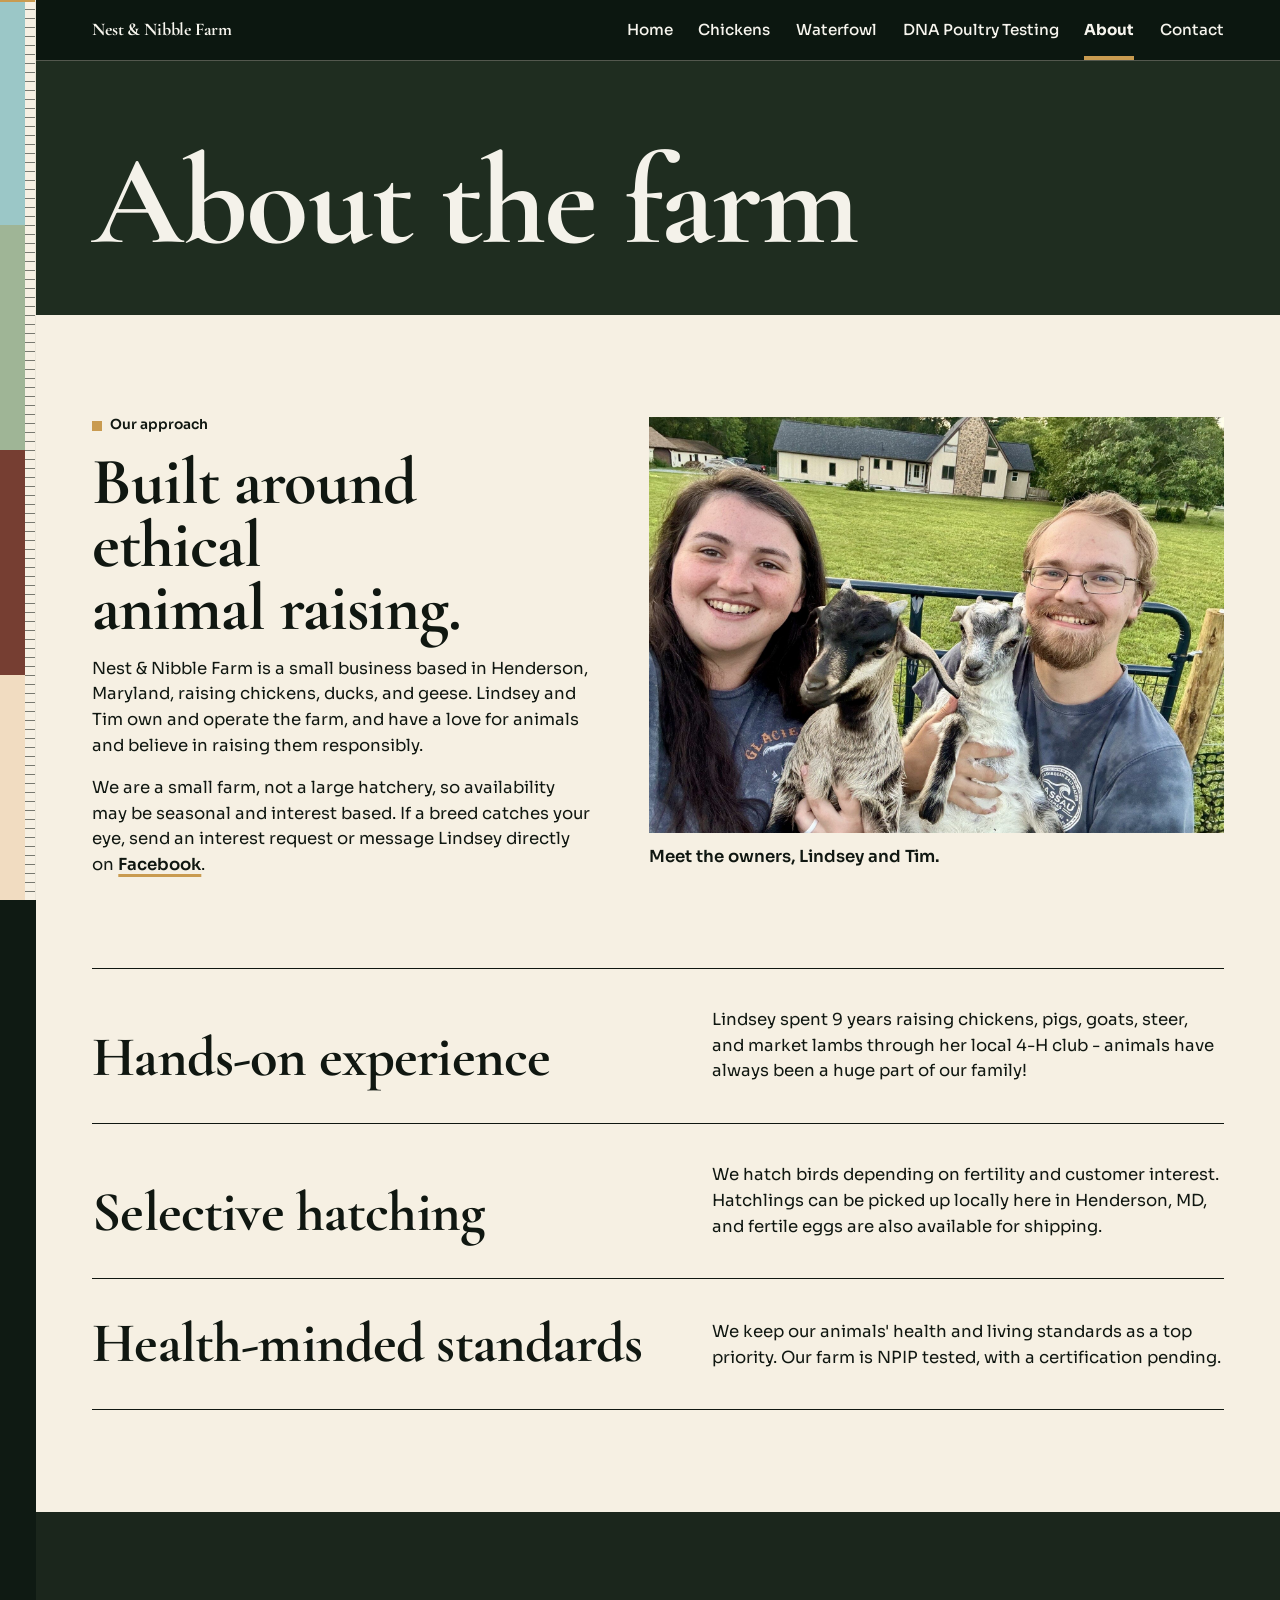
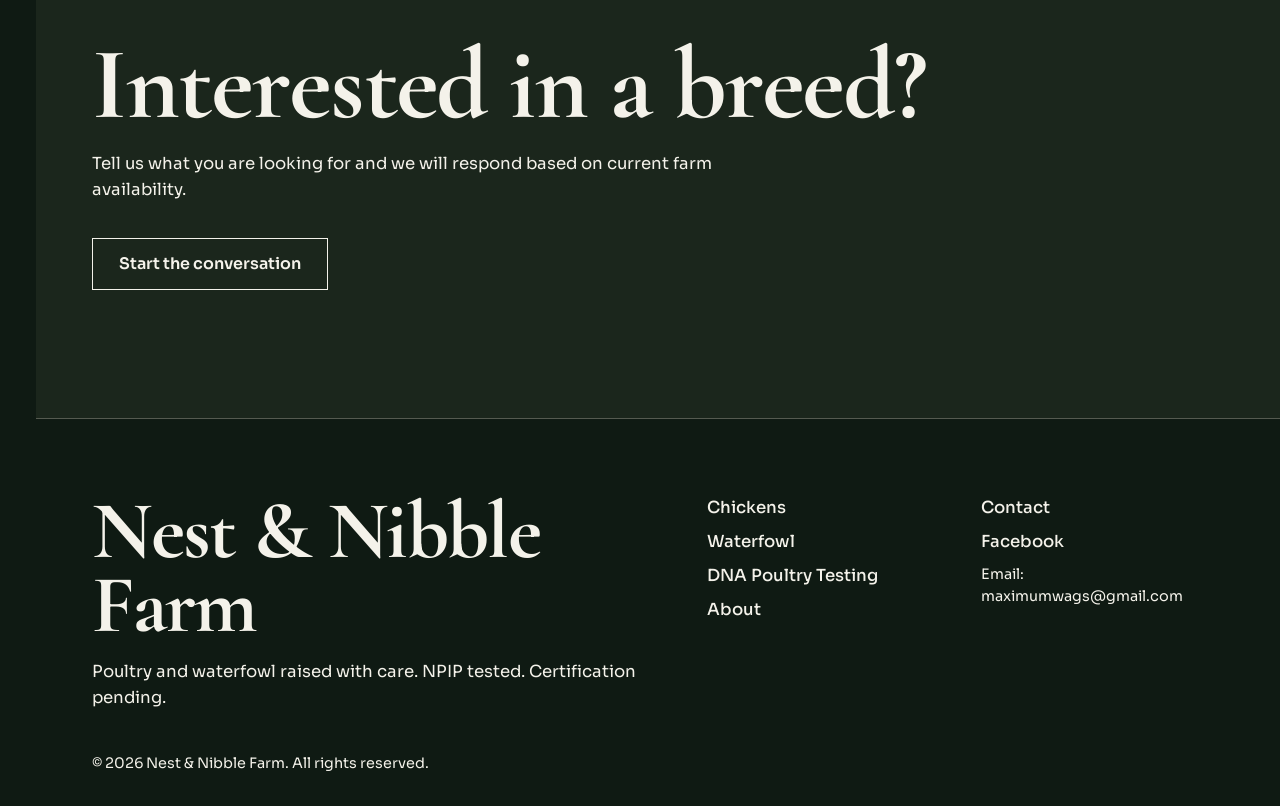
==== about.html @ d813cd7a "Order the breed cards by their order in Pages CMS The cards now follow the order of the breed list i" ====
<!DOCTYPE html>
<html lang="en">
  <head>
    <meta charset="UTF-8" />
    <meta name="viewport" content="width=device-width, initial-scale=1.0" />
    <title>About | Nest &amp; Nibble Farm</title>
    <meta name="description" content="Learn about Nest &amp; Nibble Farm, a small farm raising chickens, ducks, and geese." />
    <link rel="preconnect" href="https://fonts.googleapis.com" />
    <link rel="preconnect" href="https://fonts.gstatic.com" crossorigin />
    <link
      href="https://fonts.googleapis.com/css2?family=Cormorant+Garamond:wght@400;500;600;700&family=Sora:wght@300;400;500;600&display=swap"
      rel="stylesheet"
    />
    <link rel="stylesheet" href="css/styles.css?v=20261002a" />
  </head>
  <body>
    <a class="skip-link" href="#main">Skip to content</a>
    <div class="rail" aria-hidden="true"><i></i><i></i><i></i><i></i><b></b></div>
    <header class="site-header">
      <div class="header-inner">
        <a class="logo" href="index.html">Nest &amp; Nibble Farm</a>
        <button class="nav-toggle" type="button" data-nav-toggle aria-expanded="false">Menu</button>
        <nav>
          <div class="nav-links" data-nav-menu>
              <a href="index.html">Home</a>
              <a href="chickens.html">Chickens</a>
              <a href="waterfowl.html">Waterfowl</a>
              <a href="dna-poultry-testing.html">DNA Poultry Testing</a>
              <a href="about.html" aria-current="page">About</a>
              <a href="contact.html">Contact</a>
          </div>
        </nav>
      </div>
    </header>

    <main id="main">
      <section class="page-hero page-hero--long g-green" data-scrub="exit">
        <h1>About the farm</h1>
      </section>

      <section class="wrap g-chalk">
        <div class="about-feature">
          <div class="section-header">
            <span class="section-label">Our approach</span>
            <h2 class="section-title">Built around ethical animal raising.</h2>
            <p class="section-subtitle">
              Nest &amp; Nibble Farm is a small business based in Henderson, Maryland, raising chickens,
              ducks, and geese. Lindsey and Tim own and operate the farm, and
              have a love for animals and believe in raising them responsibly.
            </p>
            <p class="section-subtitle">
              We are a small farm, not a large hatchery, so availability may be seasonal and interest based.
              If a breed catches your eye, send an interest request or message Lindsey directly on
              <a class="highlight-link" href="https://www.facebook.com/share/17Z3yvoeWp/?mibextid=wwXIfr" target="_blank" rel="noopener">Facebook</a>.
            </p>
          </div>
          <figure class="about-image-card" data-scrub>
            <div class="frame">
              <img src="assets/images/hero-farm.svg" alt="Nest &amp; Nibble Farm" data-cloudinary-slot="about-image" />
            </div>
            <figcaption>Meet the owners, Lindsey and Tim.</figcaption>
          </figure>
        </div>
        <div class="ledger">
          <article class="value-card" data-scrub>
            <h3>Hands-on experience</h3>
            <p>Lindsey spent 9 years raising chickens, pigs, goats, steer, and market lambs through her local 4-H club - animals have always been a huge part of our family!</p>
          </article>
          <article class="value-card" data-scrub>
            <h3>Selective hatching</h3>
            <p>We hatch birds depending on fertility and customer interest. Hatchlings can be picked up locally here in Henderson, MD, and fertile eggs are also available for shipping.</p>
          </article>
          <article class="value-card" data-scrub>
            <h3>Health-minded standards</h3>
            <p>We keep our animals' health and living standards as a top priority. Our farm is NPIP tested, with a certification pending.</p>
          </article>
        </div>
      </section>

      <section class="cta g-choc" data-scrub>
        <div>
          <h2>Interested in a breed?</h2>
          <p>Tell us what you are looking for and we will respond based on current farm availability.</p>
        </div>
        <a class="btn btn-outline" href="contact.html">Start the conversation</a>
      </section>
    </main>

    <footer class="site-footer">
      <div class="footer-grid">
        <div>
          <p class="footer-title">Nest &amp; Nibble Farm</p>
          <p class="section-subtitle">
            Poultry and waterfowl raised with care. NPIP tested. Certification pending.
          </p>
        </div>
        <div class="footer-links">
          <a href="chickens.html">Chickens</a>
          <a href="waterfowl.html">Waterfowl</a>
          <a href="dna-poultry-testing.html">DNA Poultry Testing</a>
          <a href="about.html">About</a>
        </div>
        <div class="footer-links">
          <a href="contact.html">Contact</a>
          <a href="https://www.facebook.com/share/17Z3yvoeWp/?mibextid=wwXIfr" target="_blank" rel="noopener">Facebook</a>
          <span class="footer-meta">Email: maximumwags@gmail.com</span>
        </div>
      </div>
      <p class="footer-meta">&copy; <span data-year></span> Nest &amp; Nibble Farm. All rights reserved.</p>
    </footer>

    <script src="js/main.js?v=20261002a"></script>
  </body>
</html>
---- css/styles.css ----
/* Nest & Nibble Farm
   Layout and scroll scenes from the redesign; palette and typefaces from the earlier site.
   Base layout below is the complete still version. Rules under .motion pin and scrub
   scenes; .motion is only added by js/main.js when reduced motion is not requested. */

:root {
  /* Palette and typefaces carried over from the site before the redesign. */
  --bg: #0f1a13;          /* page ground, dark green */
  --bg-2: #1f2d20;        /* second dark ground */
  --slab: #1b261c;        /* call-to-action slab */
  --light: #f4f2ea;       /* text on dark grounds */
  --blue: #9bc7c7;        /* blue egg */
  --green: #9fb596;       /* sage egg */
  --choc: #763e32;        /* berry / copper shell */
  --cream: #f1dcc1;       /* cream egg */
  --chalk: #f6f0e3;       /* surface */
  --ink: #101711;
  --red: #c99b50;         /* accent (gold): actions and the reading marker */
  --display: "Cormorant Garamond", "Times New Roman", serif;
  --text: "Sora", "Helvetica Neue", Helvetica, sans-serif;
  --egg: 50% 50% 50% 50% / 60% 60% 40% 40%;
  --rail: 0px;
  --head: 60px;
  --gut: clamp(18px, 4.4vw, 72px);
  --line: 1.5px solid currentColor;
}

@media (min-width: 900px) {
  :root { --rail: 36px; }
}

* { box-sizing: border-box; }

html { overflow-x: clip; scroll-behavior: smooth; }

body {
  margin: 0;
  padding-left: var(--rail);
  font: 400 1.04rem/1.55 var(--text);
  color: var(--light);
  background: var(--bg);
  overflow-x: clip;
  -webkit-font-smoothing: antialiased;
}

img { display: block; width: 100%; }
a { color: inherit; }
p { margin: 0; }
button, input { font: inherit; color: inherit; }

h1, h2, h3, h4 {
  margin: 0;
  font-family: var(--display);
  line-height: 0.95;
  letter-spacing: -0.015em;
  text-wrap: balance;
}

:focus-visible { outline: 3px solid var(--red); outline-offset: 3px; }

.skip-link {
  position: absolute; left: -999px; top: 8px; z-index: 99;
  padding: 0.7rem 1rem; background: var(--ink); color: var(--chalk);
}
.skip-link:focus { left: calc(var(--rail) + 8px); }

/* ---------- grounds ---------- */
.g-blue { background: var(--bg); color: var(--light); }
.g-green { background: var(--bg-2); color: var(--light); }
.g-choc { background: var(--slab); color: var(--light); }
.g-cream { background: var(--cream); color: var(--ink); }
.g-chalk { background: var(--chalk); color: var(--ink); }
.hero-scene.g-blue {
  background: linear-gradient(135deg, #f9f1df 0%, #e8d5b2 45%, #9b7c4f 100%); color: var(--ink);
}

/* ---------- shell scale (left rail) ---------- */
.rail {
  display: none; position: fixed; left: 0; top: 0; bottom: 0; width: var(--rail);
  z-index: 30; border-right: 1px solid rgba(214, 209, 196, 0.35); background: var(--chalk);
}
@media (min-width: 900px) { .rail { display: block; } }
.rail i { position: absolute; left: 0; right: 10px; height: 25%; }
.rail i:nth-child(1) { top: 0; background: var(--blue); }
.rail i:nth-child(2) { top: 25%; background: var(--green); }
.rail i:nth-child(3) { top: 50%; background: var(--choc); }
.rail i:nth-child(4) { top: 75%; background: var(--cream); }
.rail::after {
  content: ""; position: absolute; right: 0; top: 0; bottom: 0; width: 10px;
  background: repeating-linear-gradient(to bottom, var(--ink) 0 1px, transparent 1px 9px);
  opacity: 0.55;
}
.rail b {
  position: absolute; left: 0; right: 0; height: 4px; margin-top: -2px; z-index: 1;
  top: calc(var(--page-p, 0) * 100%); background: var(--red);
}

/* ---------- header ---------- */
.site-header {
  position: sticky; top: 0; z-index: 20; min-height: var(--head);
  background: #0c1710; color: #f7f5ee; border-bottom: 1px solid rgba(214, 209, 196, 0.35);
}
.header-inner {
  display: flex; flex-wrap: wrap; align-items: center; justify-content: space-between;
  min-height: var(--head); padding: 0 var(--gut);
}
.logo {
  font: 700 1.12rem/1 var(--display); font-stretch: 125%;
  text-decoration: none; letter-spacing: -0.01em;
}
.nav-toggle {
  min-height: 40px; padding: 0 1rem; border: 1.5px solid currentColor;
  background: transparent; font-weight: 600; cursor: pointer;
}
.nav-toggle[aria-expanded="true"] { background: var(--chalk); color: var(--ink); }
.site-header nav { flex-basis: 100%; }
.nav-links { display: none; flex-direction: column; padding: 0.4rem 0 1.2rem; }
.nav-links.is-open { display: flex; }
.nav-links a {
  padding: 0.7rem 0; border-top: 1px solid rgba(214, 209, 196, 0.3);
  text-decoration: none; font-weight: 500;
}
.nav-links a[aria-current="page"] { font-weight: 700; box-shadow: inset 4px 0 0 var(--red); padding-left: 0.8rem; }
.nav-links a:hover { color: var(--red); }

@media (min-width: 1160px) {
  .nav-toggle { display: none; }
  .site-header nav { flex-basis: auto; }
  .nav-links { display: flex; flex-direction: row; gap: clamp(1rem, 2vw, 2rem); padding: 0; }
  .nav-links a { padding: 0; border: 0; font-size: 0.95rem; line-height: var(--head); }
  .nav-links a[aria-current="page"] { padding-left: 0; box-shadow: inset 0 -4px 0 var(--red); }
}

/* ---------- shared pieces ---------- */
.wrap { padding: clamp(3rem, 8vw, 7.5rem) var(--gut); }
.section-header { display: grid; gap: 1rem; margin-bottom: clamp(1.6rem, 4vw, 3.4rem); }
.section-label {
  display: flex; align-items: center; gap: 0.6em; margin: 0;
  font: 600 0.86rem/1.2 var(--text);
}
.section-label::before { content: ""; flex: none; width: 0.72em; height: 0.72em; background: var(--red); }
.section-title { font-weight: 700; font-stretch: 86%; font-size: clamp(2.1rem, 5.2vw, 4.8rem); }
.section-subtitle { max-width: 60ch; }

.btn {
  display: inline-flex; align-items: center; justify-content: center;
  min-height: 52px; padding: 0 1.6rem; border: 1.5px solid var(--ink); border-radius: 0;
  background: var(--ink); color: var(--chalk);
  font: 600 1rem/1.1 var(--text); text-decoration: none; cursor: pointer;
  transition: background-color 120ms, color 120ms, border-color 120ms;
}
.btn-primary:hover { background: var(--red); border-color: var(--red); color: var(--ink); }
.btn-outline { background: transparent; color: inherit; border-color: currentColor; }
.btn-outline:hover { background: var(--ink); color: var(--chalk); border-color: var(--ink); }
.g-choc .btn-outline:hover, .g-blue .btn-outline:hover, .g-green .btn-outline:hover { background: var(--chalk); color: var(--ink); border-color: var(--chalk); }
.hero-scene.g-blue .btn-outline:hover { background: var(--ink); color: var(--chalk); border-color: var(--ink); }
.text-link, .highlight-link, .facebook-option a {
  font-weight: 600; text-decoration: underline; text-decoration-color: var(--red);
  text-decoration-thickness: 2.5px; text-underline-offset: 0.22em;
}
.text-link:hover, .highlight-link:hover, .facebook-option a:hover { color: var(--red); }

.frame { position: relative; overflow: hidden; background: var(--chalk); aspect-ratio: 900 / 650; }
.frame img { height: 100%; object-fit: cover; transform: scale(calc(1.16 - var(--p, 1) * 0.16)); }

/* ---------- home: hero aperture ---------- */
.hero-pin { display: grid; gap: 2.4rem; padding: clamp(2.4rem, 7vw, 5rem) var(--gut); }
.hero-copy { display: grid; gap: 1.4rem; align-content: start; }
.hero-copy h1 {
  max-width: 11ch; font-weight: 700; font-stretch: 76%;
  font-size: clamp(3rem, 6.4vw, 6.6rem); line-height: 1.08;
}
.hero-copy p { max-width: 44ch; font-size: 1.1rem; }
.hero-actions { display: flex; flex-wrap: wrap; align-items: center; gap: 1.6rem; }
.aperture {
  justify-self: center; width: min(72vw, 430px); aspect-ratio: 0.77;
  border-radius: var(--egg); overflow: hidden; background: var(--chalk);
}
.aperture img { height: 100%; object-fit: cover; }
@media (min-width: 900px) {
  .hero-pin {
    grid-template-columns: minmax(0, 1.25fr) minmax(0, 1fr); align-items: center;
    min-height: calc(100vh - var(--head)); min-height: calc(100svh - var(--head));
  }
  .aperture { width: clamp(260px, 27vw, 460px); }
}


/* ---------- home: shell palette ---------- */
.palette-head { padding: clamp(3rem, 8vw, 7rem) var(--gut) clamp(1.5rem, 4vw, 3rem); }
.palette-head .section-header { margin-bottom: 0; }
.rig { padding: 0 var(--gut) 1.6rem; }
.cross { display: none; }
.shell { display: flex; gap: 4%; max-width: 560px; margin-bottom: 1.4rem; }
.shell img { width: 22%; height: auto; }
.stage-label { font: 700 clamp(1.3rem, 3vw, 2.2rem)/1.05 var(--display); font-stretch: 110%; }
.stage-label span, .stage-label strong { display: inline; font-weight: inherit; }
.chapter { display: grid; gap: 0.8rem; padding: clamp(2.4rem, 7vw, 5rem) var(--gut); }
.chapter h3 { font-weight: 700; font-size: clamp(3rem, 8vw, 8rem); line-height: 0.84; }
.chapter p:last-child { max-width: 34ch; font-size: 1.16rem; }
.chapter--blue { background: var(--blue); color: var(--ink); }
.chapter--sage { background: var(--green); color: var(--ink); }
.chapter--cream { background: var(--cream); color: var(--ink); }
.chapter--copper {
  background-color: var(--choc); color: var(--chalk);
  background-image: radial-gradient(circle, rgba(18, 8, 4, 0.75) 0 2px, transparent 2.6px),
    radial-gradient(circle, rgba(18, 8, 4, 0.6) 0 1.2px, transparent 1.8px);
  background-size: 47px 61px, 29px 37px; background-position: 6px 11px, 19px 3px;
}

.motion .palette { height: 440vh; }
.motion .palette-pin {
  --x: calc(0.25 + var(--p, 0) * 3.5);
  --dark: clamp(0, min(calc((var(--x) - 2) * 5 + 0.5), calc((3 - var(--x)) * 5 + 0.5)), 1);
  position: sticky; top: 0; height: 100vh; height: 100svh; overflow: hidden;
  background: var(--blue); color: hsl(60 20% calc(8% + 86% * var(--dark)));
}
.motion .grounds i { position: absolute; inset: 0; }
.motion .grounds i:nth-child(1) { background: var(--green); opacity: clamp(0, calc((var(--x) - 1) * 5 + 0.5), 1); }
.motion .grounds i:nth-child(2) { background: var(--choc); opacity: clamp(0, calc((var(--x) - 2) * 5 + 0.5), 1); }
.motion .grounds i:nth-child(3) { background: var(--cream); opacity: clamp(0, calc((var(--x) - 3) * 5 + 0.5), 1); }
.motion .rig { position: absolute; inset: 0; padding: 0; }
.motion .stage-label { position: absolute; left: var(--gut); top: calc(var(--head) + 4vh); }
.motion .cross { display: block; position: absolute; background: currentColor; opacity: 0.4; }
.motion .cross--h { left: 0; right: 0; top: 52%; height: 1px; }
.motion .cross--v { top: 0; bottom: 0; left: 72%; width: 1px; }
.motion .shell {
  display: block; position: absolute; left: 72%; top: 52%;
  width: min(30vw, 48vh); aspect-ratio: 481 / 549;
  transform: translate(-50%, -50%) rotate(calc(-18deg + var(--p, 0) * 36deg));
  filter: drop-shadow(0 26px 34px rgba(10, 16, 12, 0.34));
}
.motion .shell img { position: absolute; inset: 0; width: 100%; height: 100%; }
.motion .shell img:nth-child(2) { opacity: clamp(0, calc((var(--x) - 1) * 5 + 0.5), 1); }
.motion .shell img:nth-child(3) { opacity: clamp(0, calc((var(--x) - 2) * 5 + 0.5), 1); }
.motion .shell img:nth-child(4) { opacity: clamp(0, calc((var(--x) - 3) * 5 + 0.5), 1); }
.motion .chapter {
  position: absolute; left: var(--gut); bottom: 9vh; width: min(50vw, 760px);
  padding: 0; background: none; color: inherit;
  opacity: clamp(0, calc((0.6 - max(var(--x) - var(--c), var(--c) - var(--x))) * 9), 1);
  transform: translateY(calc((var(--x) - var(--c)) * -9vh));
}
.motion .chapter:nth-of-type(1) { --c: 0.5; }
.motion .chapter:nth-of-type(2) { --c: 1.5; }
.motion .chapter:nth-of-type(3) { --c: 2.5; }
.motion .chapter:nth-of-type(4) { --c: 3.5; }
.motion .chapter h3 { font-stretch: 92%; white-space: nowrap; }
@media (max-width: 899px) {
  .motion .cross--v, .motion .shell { left: 50%; }
  .motion .cross--h, .motion .shell { top: 38%; }
  .motion .shell { width: min(50vw, 32vh); }
  .motion .chapter { width: calc(100% - var(--gut) * 2); bottom: 5vh; }
  .motion .chapter h3 { font-size: clamp(2.6rem, 14vw, 5rem); white-space: normal; font-stretch: 92%; }
}

/* ---------- breeds ---------- */
.breed-card { display: grid; gap: 0.9rem; align-content: start; }
.breed-card h3 { font-weight: 700; font-stretch: 92%; font-size: clamp(1.7rem, 2.6vw, 2.5rem); }
.breed-card h3::before {
  content: attr(data-card-label); display: block; margin-bottom: 0.5rem;
  font: 500 0.86rem/1.2 var(--text); letter-spacing: 0;
}
.breed-card h3:not([data-card-label])::before { content: "Breed"; }
.breed-card > p:not(.breed-status) { max-width: 44ch; }
.breed-card .btn { justify-self: start; margin-top: 0.4rem; }
.breed-status { display: flex; align-items: center; gap: 0.55em; font: 600 0.9rem/1.2 var(--text); }
.breed-status::before {
  content: ""; flex: none; width: 0.82em; height: 0.82em; border: 1.5px solid currentColor;
  background: var(--green);
}
.status-limited::before { background: var(--red); }
.status-coming-soon::before { background: transparent; }

.track-head { padding: clamp(3rem, 8vw, 6rem) var(--gut) 0; }
.track { display: grid; grid-template-columns: repeat(auto-fill, minmax(min(100%, 290px), 1fr)); }
.track .breed-card { padding: 1.4rem var(--gut) 2.4rem; border-top: var(--line); }
.track .frame { margin: -1.4rem calc(var(--gut) * -1) 0.4rem; }

@media (min-width: 900px) and (min-height: 700px) {
  .motion .track-scene { height: calc(100vh + var(--travel, 0px)); }
  .motion .track-pin {
    position: sticky; top: 0; height: 100vh; height: 100svh; overflow: hidden;
    display: flex; flex-direction: column; justify-content: space-between;
  }
  .motion .track-head { padding-top: calc(var(--head) + 3vh); }
  .motion .track-head .section-header {
    grid-template-columns: minmax(0, 1.1fr) minmax(0, 1fr); align-items: end;
    column-gap: var(--gut); margin-bottom: 2.2vh;
  }
  .motion .track-head .section-label { grid-column: 1 / -1; }
  .motion .track {
    display: flex; width: max-content; border-top: var(--line);
    transform: translateX(calc(var(--p, 0) * var(--travel, 0px) * -1));
    will-change: transform;
  }
  .motion .track .breed-card {
    flex: none; width: clamp(300px, 27vw, 430px); padding: 0 1.4rem 3vh;
    border-top: 0; border-right: var(--line); gap: 0.6rem;
  }
  .motion .track .frame { margin: 0 -1.4rem 0.5rem; }
  .motion .track .breed-card h3 { font-size: clamp(1.5rem, 2.1vw, 2.1rem); }
  .motion .track .breed-card > p:not(.breed-status) { font-size: 0.96rem; }
  .motion .track .btn { min-height: 44px; }
}

.rows { display: grid; gap: clamp(2.5rem, 7vw, 6rem); }
@media (min-width: 800px) {
  .rows .breed-card {
    grid-template-columns: minmax(0, 1.3fr) minmax(0, 1fr); column-gap: var(--gut);
    grid-template-rows: 1fr auto auto auto auto; align-items: end;
  }
  .rows .breed-card .frame { grid-column: 1; grid-row: 1 / -1; align-self: stretch; }
  .rows .breed-card > :not(.frame) { grid-column: 2; }
  .rows .breed-card:nth-child(even) { grid-template-columns: minmax(0, 1fr) minmax(0, 1.3fr); }
  .rows .breed-card:nth-child(even) .frame { grid-column: 2; }
  .rows .breed-card:nth-child(even) > :not(.frame) { grid-column: 1; }
  .rows .breed-card h3 { font-size: clamp(2.4rem, 5vw, 4.6rem); font-weight: 700; }
}

.lanes { display: grid; border-top: var(--line); }
.lanes .breed-card { padding: 0 0 2.6rem; border-bottom: var(--line); }
.lanes .breed-card > :not(.frame) { margin-inline: var(--gut); }
@media (min-width: 800px) {
  .lanes { grid-template-columns: 1fr 1fr; }
  .lanes .breed-card:nth-child(odd) { border-right: var(--line); }
  .lanes .breed-card h3 { font-size: clamp(2rem, 3.6vw, 3.4rem); }
}

/* ---------- ledger, call to action, footer ---------- */
.ledger { display: grid; }
.ledger > * { display: grid; gap: 0.8rem; padding: clamp(1.4rem, 3vw, 2.4rem) 0; border-top: var(--line); }
.ledger > :last-child { border-bottom: var(--line); }
.ledger h3 {
  font-weight: 700; font-size: clamp(1.8rem, 4.4vw, 4rem);
  font-stretch: 90%;
}
.ledger p { max-width: 52ch; }
@media (min-width: 800px) {
  .ledger > * { grid-template-columns: minmax(0, 1.1fr) minmax(0, 1fr); column-gap: var(--gut); align-items: end; }
}

.cta { display: grid; gap: 2.2rem; padding: clamp(3.4rem, 10vw, 9rem) var(--gut); }
.cta h2 {
  font-weight: 700; font-size: clamp(2.5rem, 8vw, 8.4rem); line-height: 0.86;
  font-stretch: 84%;
}
.cta p { max-width: 52ch; margin-top: 1.4rem; }
.cta .btn { justify-self: start; }

.site-footer { background: var(--bg); color: var(--light); border-top: 1px solid rgba(214, 209, 196, 0.35); padding: clamp(2.6rem, 6vw, 5rem) var(--gut) 2rem; }
.footer-grid { display: grid; gap: 2rem; margin-bottom: 2.6rem; }
.footer-title { font: 700 clamp(2rem, 6.4vw, 5.6rem)/0.9 var(--display); font-stretch: 125%; letter-spacing: -0.02em; margin-bottom: 1rem; }
.footer-links { display: grid; gap: 0.5rem; align-content: start; }
.footer-links a { text-decoration: none; font-weight: 500; }
.footer-links a:hover { color: var(--red); }
.footer-meta { font-size: 0.9rem; }
@media (min-width: 800px) { .footer-grid { grid-template-columns: 2.4fr 1fr 1fr; } }

/* ---------- inner page heads ---------- */
.page-hero { padding: clamp(2.6rem, 7vw, 5.4rem) var(--gut) clamp(2rem, 5vw, 3.6rem); overflow: hidden; display: grid; gap: 1.6rem; }
.page-hero h1 {
  font-weight: 700; font-size: clamp(4rem, 16vw, 16rem); line-height: 0.8;
  font-stretch: 80%;
}
.page-hero--long h1 { font-size: clamp(2.9rem, 10vw, 10rem); white-space: normal; line-height: 0.86; font-stretch: 84%; }
.page-hero--mid h1 { font-size: clamp(3.4rem, 13vw, 13rem); }
.page-hero p { max-width: 50ch; font-size: 1.14rem; }
.page-hero p + p { margin-top: -0.8rem; }

.about-feature { display: grid; gap: var(--gut); margin-bottom: clamp(2.6rem, 7vw, 6rem); }
.about-feature .section-header { margin: 0; align-content: start; }
.about-image-card { margin: 0; display: grid; gap: 0.7rem; }
.about-image-card figcaption { font-weight: 600; }
@media (min-width: 800px) { .about-feature { grid-template-columns: minmax(0, 1fr) minmax(0, 1.15fr); align-items: start; } }

/* ---------- forms and the interest sheet ---------- */
form { display: grid; gap: 1.3rem; margin-top: 1.8rem; max-width: 640px; }
.form-group { display: grid; gap: 0.2rem; margin: 0; }
label, legend { font-weight: 600; font-size: 0.92rem; }
input:not([type="checkbox"]) {
  width: 100%; padding: 0.75rem 0; border: 0; border-bottom: 1.5px solid var(--ink);
  border-radius: 0; background: transparent; font-size: 1.05rem;
}
input:not([type="checkbox"]):focus-visible { outline: none; border-bottom-color: var(--red); box-shadow: 0 2px 0 var(--red); }
input::placeholder { color: rgba(16, 23, 17, 0.5); }
.options-group { border: 1.5px solid var(--ink); padding: 0.9rem 1rem 1rem; gap: 0.7rem; }
.checkbox { display: flex; align-items: center; gap: 0.7rem; font-weight: 500; font-size: 1rem; }
.checkbox input { width: 1.15rem; height: 1.15rem; accent-color: var(--red); }
form .btn { justify-self: start; }
.form-feedback { display: none; font-weight: 600; }
.form-feedback.is-visible { display: block; }
[data-waitlist-fields] { display: grid; gap: 1.3rem; }
[hidden], [data-waitlist-fields][hidden] { display: none; }

.modal { position: fixed; inset: 0; z-index: 40; display: none; justify-content: flex-end; background: rgba(10, 16, 12, 0.55); }
.modal.is-open { display: flex; }
.modal-dialog {
  position: relative; width: min(540px, 100%); height: 100%; overflow-y: auto;
  padding: clamp(1.6rem, 4vw, 2.8rem); background: var(--chalk); color: var(--ink);
  border-left: 1.5px solid var(--ink); display: grid; gap: 0.9rem; align-content: start;
}
.modal-dialog .section-title { font-size: clamp(1.9rem, 4vw, 2.9rem); padding-right: 3rem; }
.modal-close {
  position: absolute; top: 1rem; right: 1rem; width: 44px; height: 44px;
  border: 1.5px solid var(--ink); background: transparent; font-size: 1.5rem; line-height: 1; cursor: pointer;
}
.modal-close:hover { background: var(--ink); color: var(--chalk); }

/* ---------- DNA bench ---------- */
.dna-hero { display: grid; gap: var(--gut); padding: clamp(2.6rem, 7vw, 5.4rem) var(--gut); overflow: hidden; }
.dna-hero-copy { display: grid; gap: 1.2rem; align-content: start; }
.dna-hero h1 {
  font-weight: 700; font-size: clamp(3.2rem, 10.5vw, 10.5rem); line-height: 0.82;
  font-stretch: 84%;
}
.dna-hero-lead { font: 700 clamp(1.3rem, 2.4vw, 2rem)/1.1 var(--display); font-stretch: 105%; }
.dna-hero-copy p { max-width: 50ch; }
.dna-hero-copy .btn { justify-self: start; }
.dna-price-panel { display: grid; gap: 0.9rem; align-content: start; padding: 1.6rem; background: var(--blue); border: 1.5px solid var(--ink); }
.dna-price { display: flex; align-items: baseline; flex-wrap: wrap; gap: 0 0.7rem; padding: 0.3rem 0 0.9rem; font: 700 clamp(4.5rem, 11vw, 9rem)/1 var(--display); font-variant-numeric: lining-nums; letter-spacing: -0.02em; }
.dna-price span { font: 700 1rem/1 var(--text); letter-spacing: 0; }
.dna-price-note { font-weight: 700; padding-top: 0.9rem; border-top: 1.5px solid var(--ink); }
@media (min-width: 900px) { .dna-hero { grid-template-columns: minmax(0, 1.5fr) minmax(300px, 0.7fr); align-items: end; } }

.gel {
  display: grid; grid-template-columns: repeat(16, 1fr); height: clamp(120px, 23vh, 230px);
  padding: 0 var(--gut); background: var(--bg-2); overflow: hidden;
}
.gel span { position: relative; border-left: 1px solid rgba(240, 245, 243, 0.16); }
.gel span:last-child { border-right: 1px solid rgba(240, 245, 243, 0.16); }
.gel i {
  position: absolute; left: 16%; right: 16%; top: var(--o); height: clamp(4px, 0.8vh, 8px); background: var(--red);
  transform: translateY(calc(var(--p, 0.5) * var(--k) * 17vh));
}
.gel span:nth-child(3n) i:first-child { opacity: 0.5; }
.gel span:nth-child(4n + 1) i:last-child { opacity: 0.72; }
.gel span:nth-child(5n + 2) i:last-child { background: var(--chalk); }
@media (max-width: 700px) { .gel { grid-template-columns: repeat(8, 1fr); } .gel span:nth-child(n + 9) { display: none; } }

.dna-service-grid { display: grid; gap: 0; border: 1.5px solid var(--ink); }
.dna-service-card { display: grid; gap: 1.6rem; align-content: space-between; padding: clamp(1.5rem, 3.4vw, 3rem); }
.dna-service-card h3 { font-weight: 700; font-stretch: 88%; font-size: clamp(1.9rem, 3.4vw, 3.2rem); margin-top: 0.9rem; }
.dna-service-card--sex { background: var(--choc); color: var(--chalk); }
.dna-service-card--genetics { background: var(--cream); }
.dna-service-card--genetics > div > p { margin-top: 0.9rem; font-weight: 600; }
.dna-list-title { font-weight: 600; margin-bottom: 0.8rem; }
.dna-check-list { display: grid; grid-template-columns: 1fr 1fr; gap: 0.5rem 1.4rem; margin: 0; padding: 0; list-style: none; font-size: 1.08rem; }
.dna-check-list li { display: flex; align-items: center; gap: 0.6em; }
.dna-check-list li::before { content: ""; width: 0.6em; height: 0.6em; background: var(--blue); flex: none; }
.dna-trait-list { display: grid; }
.dna-trait-list > div { padding: 1rem 0; border-top: 1.5px solid var(--ink); }
.dna-trait-list h4 { font-weight: 700; font-stretch: 100%; font-size: clamp(1.4rem, 2.2vw, 2rem); }
@media (min-width: 900px) { .dna-service-grid { grid-template-columns: 7fr 5fr; } }

.dna-sample-grid { background: var(--bg-2); color: var(--light); padding: 0.4rem clamp(1.1rem, 3vw, 2rem); }
.dna-sample-card { display: grid; gap: 0.4rem; padding: 1.1rem 0; border-top: 1px solid rgba(214, 209, 196, 0.3); }
.dna-sample-card:first-child { border-top: 0; }
.dna-sample-card h3 {
  display: flex; flex-wrap: wrap; align-items: center; gap: 0.5rem 0.9rem;
  font-weight: 700; font-size: clamp(1.6rem, 2.6vw, 2.2rem); line-height: 1;
}
.dna-sample-card p { max-width: 46ch; }
.dna-recommendation {
  padding: 0.35rem 0.6rem; border: 1.5px solid var(--red); color: var(--red);
  font: 600 0.8rem/1 var(--text); letter-spacing: 0;
}
@media (min-width: 800px) {
  .dna-sample-card { grid-template-columns: minmax(0, 1fr) minmax(0, 1.2fr); column-gap: var(--gut); align-items: center; }
}
.dna-mail-note { margin-top: 1.6rem; font-weight: 700; font-size: 1.14rem; }

.dna-steps { position: relative; display: grid; gap: 1.8rem var(--gut); margin: 0; padding: 2.4rem 0 0; list-style: none; border-top: 3px solid currentColor; }
.dna-steps::before {
  content: ""; position: absolute; top: -10px; width: 17px; height: 17px; background: var(--red);
  left: calc(clamp(0, calc(var(--p, 0.5) * 2.2 - 0.6), 1) * (100% - 17px));
}
.dna-steps li { display: grid; gap: 0.6rem; align-content: start; }
.dna-steps li > span { font: 700 clamp(2.6rem, 5vw, 4.6rem)/0.8 var(--display); font-stretch: 60%; }
.dna-steps h3 { font-weight: 700; font-stretch: 92%; font-size: clamp(1.5rem, 2.2vw, 2rem); margin-bottom: 0.5rem; }
@media (min-width: 900px) { .dna-steps { grid-template-columns: repeat(4, minmax(0, 1fr)); } }

.dna-sameday-intro { display: grid; gap: var(--gut); padding: clamp(3rem, 8vw, 7rem) var(--gut) clamp(1.5rem, 4vw, 3rem); }
.dna-sameday-intro .section-header { margin: 0; align-content: start; }
.dna-sameday-lead { font: 700 clamp(1.3rem, 2.4vw, 2rem)/1.1 var(--display); font-stretch: 105%; }
.dna-sameday-copy { display: grid; gap: 1rem; max-width: 60ch; }
@media (min-width: 900px) { .dna-sameday-intro { grid-template-columns: minmax(0, 1fr) minmax(0, 1.1fr); } }
.wells-pin { display: grid; gap: clamp(1.6rem, 4vh, 3rem); align-content: center; padding: 2rem var(--gut) clamp(3rem, 8vw, 6rem); }
.rack { display: grid; grid-template-columns: repeat(8, 1fr); gap: clamp(6px, 1.4vw, 22px); width: min(100%, 1000px); }
.rack i {
  --f: clamp(0, calc(var(--p, 1) * 21 - 1.5 - var(--i)), 1);
  aspect-ratio: 1; border-radius: 50%; border: 1.5px solid var(--ink);
  background: linear-gradient(to top, var(--ink) calc(var(--f) * 100%), transparent 0);
}
.dna-timing-grid { display: grid; gap: 1.2rem var(--gut); }
.dna-timing-grid > div { display: grid; gap: 0.4rem; padding-top: 0.9rem; border-top: var(--line); }
.dna-timing-grid strong { font: 700 clamp(1.8rem, 3.6vw, 3.4rem)/0.92 var(--display); font-stretch: 84%; }
@media (min-width: 800px) { .dna-timing-grid { grid-template-columns: repeat(3, 1fr); } }
.motion .wells-scene { height: 230vh; }
.motion .wells-pin { position: sticky; top: 0; min-height: 100vh; min-height: 100svh; padding-top: calc(var(--head) + 2rem); }

.dna-final-cta { align-items: end; }
.dna-final-action { display: grid; gap: 1.2rem; justify-items: start; }
.dna-final-action p { margin: 0; max-width: 46ch; }
@media (min-width: 900px) { .dna-final-cta { grid-template-columns: minmax(0, 1.5fr) minmax(0, 1fr); } }
.dna-referral { display: grid; gap: 1.2rem; }
.dna-referral h2 { font-weight: 700; font-stretch: 84%; font-size: clamp(2.2rem, 6vw, 5.6rem); line-height: 0.9; margin-bottom: 1.2rem; }
.dna-referral p { max-width: 56ch; }

@media (prefers-reduced-motion: reduce) {
  html { scroll-behavior: auto; }
  .btn { transition: none; }
}
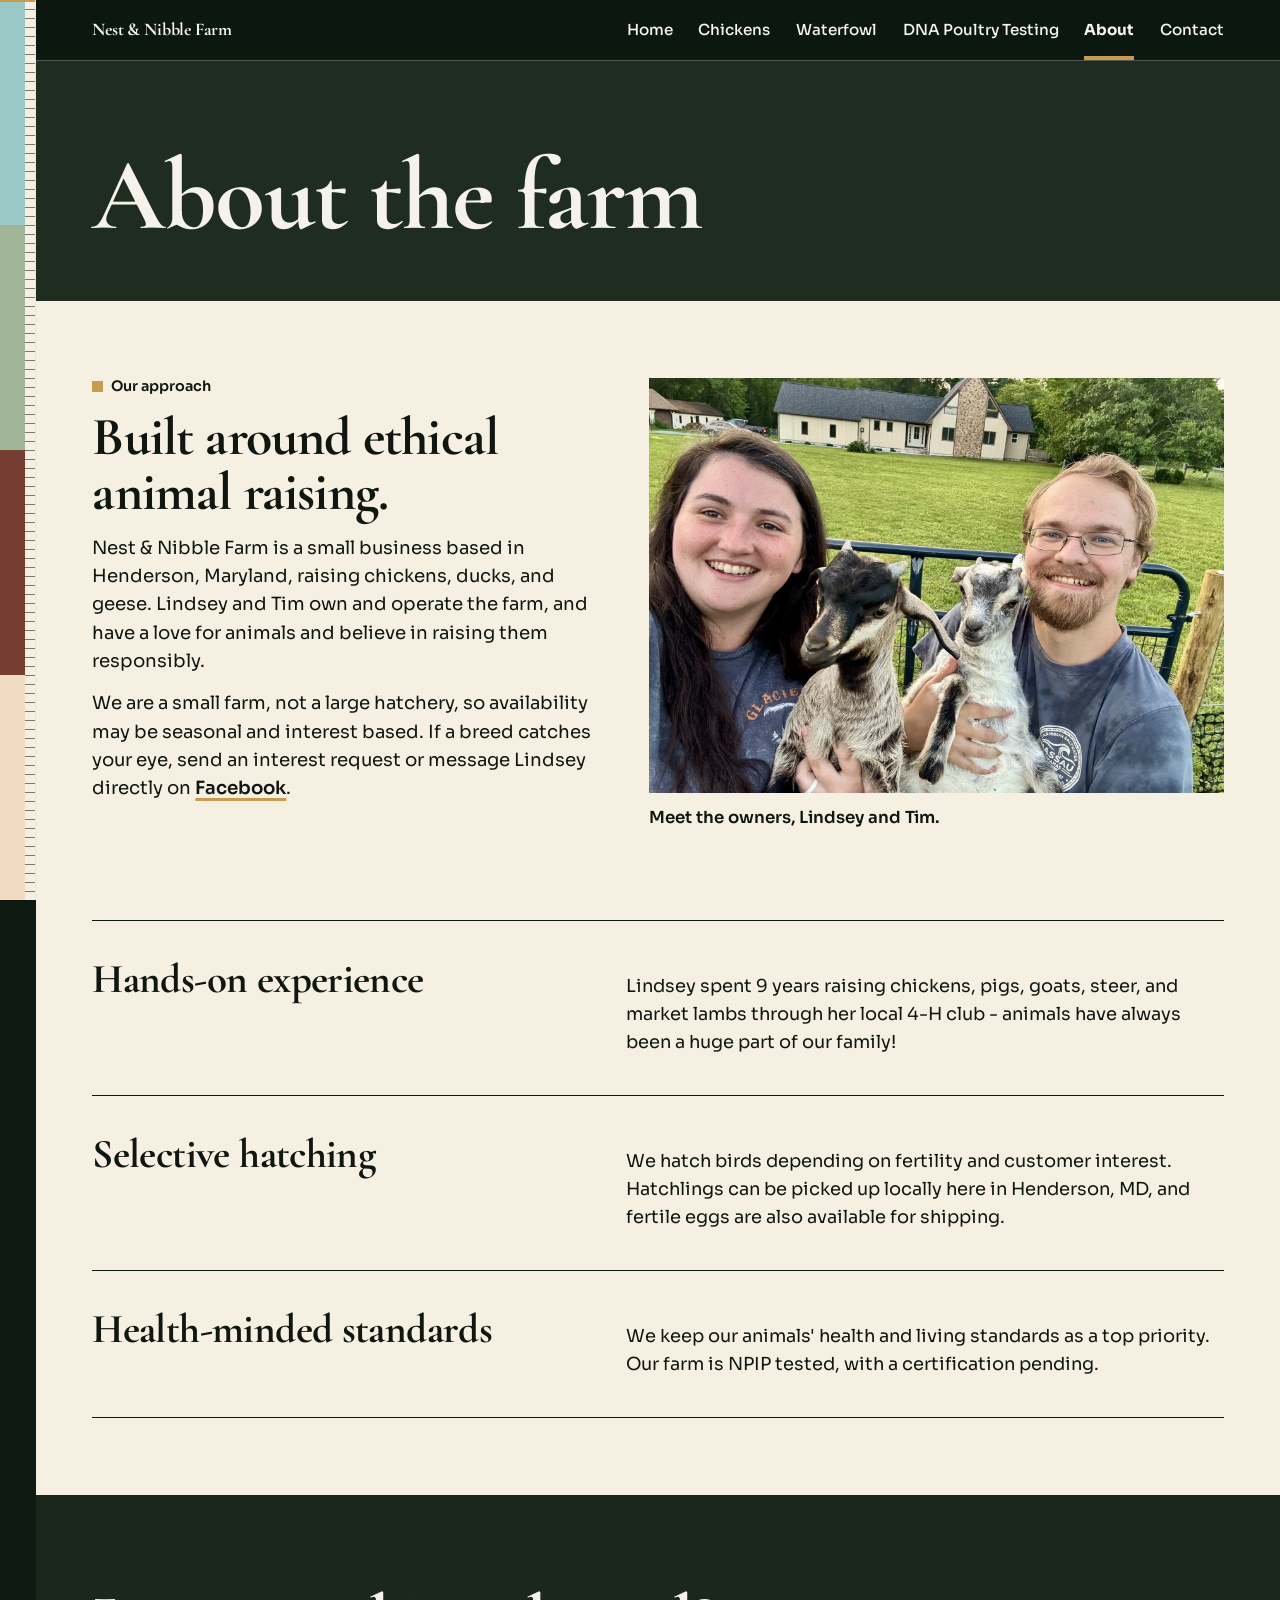
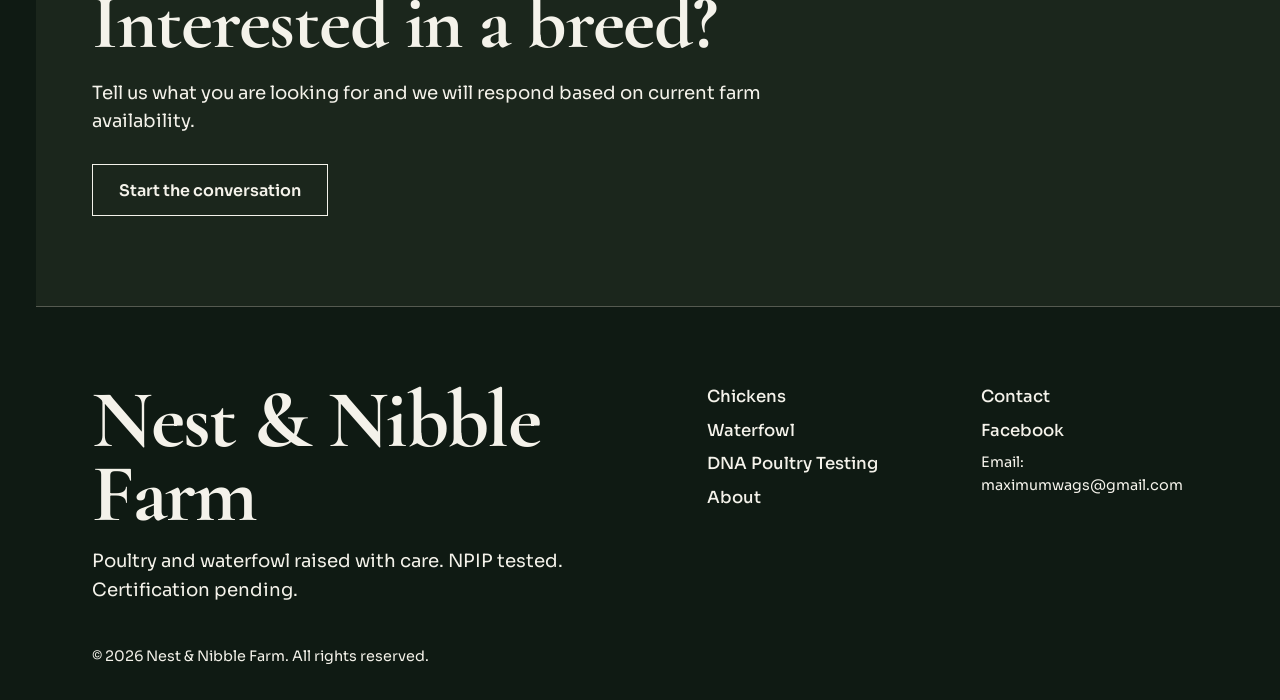
==== commit 12c092e9: "Tighten spacing and rebalance type sizes across the site - Cap content width and centre it; scale ty" ====
--- a/about.html
+++ b/about.html
@@ -11,7 +11,7 @@
       href="https://fonts.googleapis.com/css2?family=Cormorant+Garamond:wght@400;500;600;700&family=Sora:wght@300;400;500;600&display=swap"
       rel="stylesheet"
     />
-    <link rel="stylesheet" href="css/styles.css?v=20261002a" />
+    <link rel="stylesheet" href="css/styles.css?v=20261002h" />
   </head>
   <body>
     <a class="skip-link" href="#main">Skip to content</a>
@@ -109,6 +109,6 @@
       <p class="footer-meta">&copy; <span data-year></span> Nest &amp; Nibble Farm. All rights reserved.</p>
     </footer>
 
-    <script src="js/main.js?v=20261002a"></script>
+    <script src="js/main.js?v=20261002d"></script>
   </body>
 </html>
--- a/css/styles.css
+++ b/css/styles.css
@@ -256,11 +256,6 @@
 /* ---------- breeds ---------- */
 .breed-card { display: grid; gap: 0.9rem; align-content: start; }
 .breed-card h3 { font-weight: 700; font-stretch: 92%; font-size: clamp(1.7rem, 2.6vw, 2.5rem); }
-.breed-card h3::before {
-  content: attr(data-card-label); display: block; margin-bottom: 0.5rem;
-  font: 500 0.86rem/1.2 var(--text); letter-spacing: 0;
-}
-.breed-card h3:not([data-card-label])::before { content: "Breed"; }
 .breed-card > p:not(.breed-status) { max-width: 44ch; }
 .breed-card .btn { justify-self: start; margin-top: 0.4rem; }
 .breed-status { display: flex; align-items: center; gap: 0.55em; font: 600 0.9rem/1.2 var(--text); }
@@ -479,6 +474,16 @@
 .dna-steps h3 { font-weight: 700; font-stretch: 92%; font-size: clamp(1.5rem, 2.2vw, 2rem); margin-bottom: 0.5rem; }
 @media (min-width: 900px) { .dna-steps { grid-template-columns: repeat(4, minmax(0, 1fr)); } }
 
+.dna-method { display: grid; column-gap: var(--gut); row-gap: 1rem; }
+.dna-method .section-header { margin: 0; align-content: start; }
+.dna-method-copy { max-width: 62ch; align-self: end; }
+.dna-method-rest { display: grid; gap: 1rem; }
+@media (min-width: 900px) {
+  .dna-method-rest { grid-column: 1 / -1; display: block; columns: 2; column-gap: var(--gut); }
+  .dna-method-rest p { break-inside: avoid; margin: 0 0 1rem; }
+  .dna-method-rest.is-wide { columns: auto; }
+}
+@media (min-width: 900px) { .dna-method { grid-template-columns: minmax(0, 1fr) minmax(0, 1.25fr); } }
 .dna-sameday-intro { display: grid; gap: var(--gut); padding: clamp(3rem, 8vw, 7rem) var(--gut) clamp(1.5rem, 4vw, 3rem); }
 .dna-sameday-intro .section-header { margin: 0; align-content: start; }
 .dna-sameday-lead { font: 700 clamp(1.3rem, 2.4vw, 2rem)/1.1 var(--display); font-stretch: 105%; }
@@ -510,3 +515,103 @@
   html { scroll-behavior: auto; }
   .btn { transition: none; }
 }
+
+/* ================= spacing and type pass (2 Oct 2026) =================
+   Overrides for the rules above: content width cap, larger scale on big screens,
+   tighter section spacing. Later rules win, so edit sizes here. */
+
+/* 1. Content stops widening, and the whole scale grows a little on big screens. */
+:root {
+  --max: 92rem;
+  --pad: max(var(--gut), calc((100vw - var(--rail) - var(--max)) / 2));
+}
+html { font-size: clamp(100%, 0.5vw + 8.8px, 118.75%); }
+.header-inner, .wrap, .hero-pin, .palette-head, .track-head, .cta, .site-footer,
+.page-hero, .dna-hero, .gel, .dna-sameday-intro, .wells-pin { padding-inline: var(--pad); }
+
+/* 2. Headings: room for descenders, smaller top end. Supporting text: larger. */
+h1, h2, h3, h4 { line-height: 1.02; }
+.section-title { font-size: clamp(2.1rem, 4.2vw, 4rem); }
+.section-subtitle { font-size: 1.14rem; max-width: 56ch; }
+.section-label { font-size: 0.9rem; }
+.section-header { gap: 0.9rem; }
+
+/* 3. Less air between sections. */
+.wrap { padding-block: clamp(3rem, 6vw, 5.5rem); }
+.rows { gap: clamp(2.5rem, 5vw, 4rem); }
+
+/* 4. Home hero: headline in three lines, photo sized from the screen height. */
+.hero-copy { gap: 1.6rem; }
+.hero-copy h1 { max-width: 14ch; font-size: clamp(3rem, 6.6vw, 7.4rem); line-height: 1.1; }
+.hero-copy p { max-width: 42ch; font-size: 1.22rem; }
+@media (min-width: 900px) {
+  .hero-pin { grid-template-columns: minmax(0, 1fr) auto; column-gap: var(--gut); }
+  .aperture { width: auto; height: min(72svh, 46rem); justify-self: end; }
+}
+
+/* 5. Home chicken strip: heading and strip travel as one group, cards sized from the screen height. */
+@media (min-width: 900px) and (min-height: 700px) {
+  .motion .track-scene { height: calc(100vh + var(--travel, 0px) * 0.5); }
+  .motion .track-pin { justify-content: center; gap: clamp(1.4rem, 3.4vh, 2.6rem); }
+  .motion .track-head { padding-top: var(--head); }
+  .motion .track-head .section-header { margin-bottom: 0; }
+  .motion .track { padding-inline: var(--pad); border-top: 0; }
+  .motion .track .breed-card { width: clamp(300px, 56vh, 42rem); border-top: var(--line); border-bottom: var(--line); padding-bottom: 1.6rem; }
+  .motion .track .breed-card:first-child { border-left: var(--line); }
+  .motion .track .breed-card h3 { font-size: clamp(1.5rem, 2.1vw, 2.2rem); }
+  .motion .track .breed-card > p:not(.breed-status) { font-size: 1rem; }
+}
+
+/* 6. Breed rows (ducks, geese): calmer name size, larger description. */
+@media (min-width: 800px) {
+  .rows .breed-card h3 { font-size: clamp(2.2rem, 3.6vw, 3.6rem); }
+}
+.breed-card > p:not(.breed-status) { font-size: 1.08rem; }
+
+/* 7. Ledger rows: heading and its sentence closer together and closer in size. */
+.ledger h3 { font-size: clamp(1.8rem, 3.2vw, 3rem); }
+.ledger p { font-size: 1.12rem; }
+@media (min-width: 800px) {
+  .ledger > * { grid-template-columns: minmax(0, 0.8fr) minmax(0, 1fr); align-items: baseline; }
+}
+
+/* 8. Call-to-action slabs. */
+.cta { padding-block: clamp(3.4rem, 7vw, 6rem); gap: 1.8rem; }
+.cta h2 { font-size: clamp(2.5rem, 6vw, 6rem); line-height: 0.98; }
+.cta p { font-size: 1.14rem; margin-top: 1.2rem; }
+
+/* 9. Inner page titles. */
+.page-hero h1 { font-size: clamp(4rem, 12vw, 11rem); line-height: 0.92; }
+.page-hero--mid h1 { font-size: clamp(3.4rem, 10vw, 9.5rem); }
+.page-hero--long h1 { font-size: clamp(2.9rem, 8vw, 8rem); line-height: 0.94; }
+.page-hero p { font-size: 1.22rem; }
+.dna-hero h1 { font-size: clamp(3.2rem, 8.6vw, 8.6rem); line-height: 0.94; }
+
+/* 10. Chickens page: more cards across on wide screens. */
+@media (min-width: 1100px) {
+  .lanes { grid-template-columns: repeat(3, 1fr); }
+  .lanes .breed-card, .lanes .breed-card:nth-child(odd) { border-right: var(--line); }
+  .lanes .breed-card > :not(.frame) { margin-inline: 1.6rem; }
+  .lanes .breed-card h3 { font-size: clamp(1.8rem, 2.4vw, 2.6rem); }
+}
+@media (min-width: 1700px) { .lanes { grid-template-columns: repeat(4, 1fr); } }
+
+/* 11. DNA page. */
+@media (min-width: 900px) {
+  .dna-method-rest.is-wide { grid-column: 2; }
+  .dna-method-copy, .dna-method-rest.is-wide { max-width: 68ch; }
+  .dna-method-copy { align-self: start; }
+  .rack { grid-template-columns: repeat(16, 1fr); width: 100%; gap: clamp(6px, 1vw, 18px); }
+}
+/* wells: no longer pinned; they fill while the row scrolls past (wells-scene uses data-scrub in the HTML) */
+.motion .wells-scene { height: auto; }
+.motion .wells-pin { position: static; min-height: 0; padding-top: 1rem; }
+.rack i { --f: clamp(0, calc(var(--p, 1) * 46 - 11.5 - var(--i)), 1); }
+.dna-method-copy p, .dna-method-rest p, .dna-sameday-copy p { font-size: 1.08rem; }
+
+/* 12. Contact page: title on the left, form on the right. */
+@media (min-width: 900px) {
+  .waitlist-section { display: grid; grid-template-columns: minmax(0, 0.8fr) minmax(0, 1fr); column-gap: var(--gut); row-gap: 0.9rem; }
+  .waitlist-section > .section-title, .waitlist-section > .section-subtitle { grid-column: 1; }
+  .waitlist-section > form { grid-column: 2; grid-row: 1 / span 3; margin-top: 0; max-width: none; }
+}
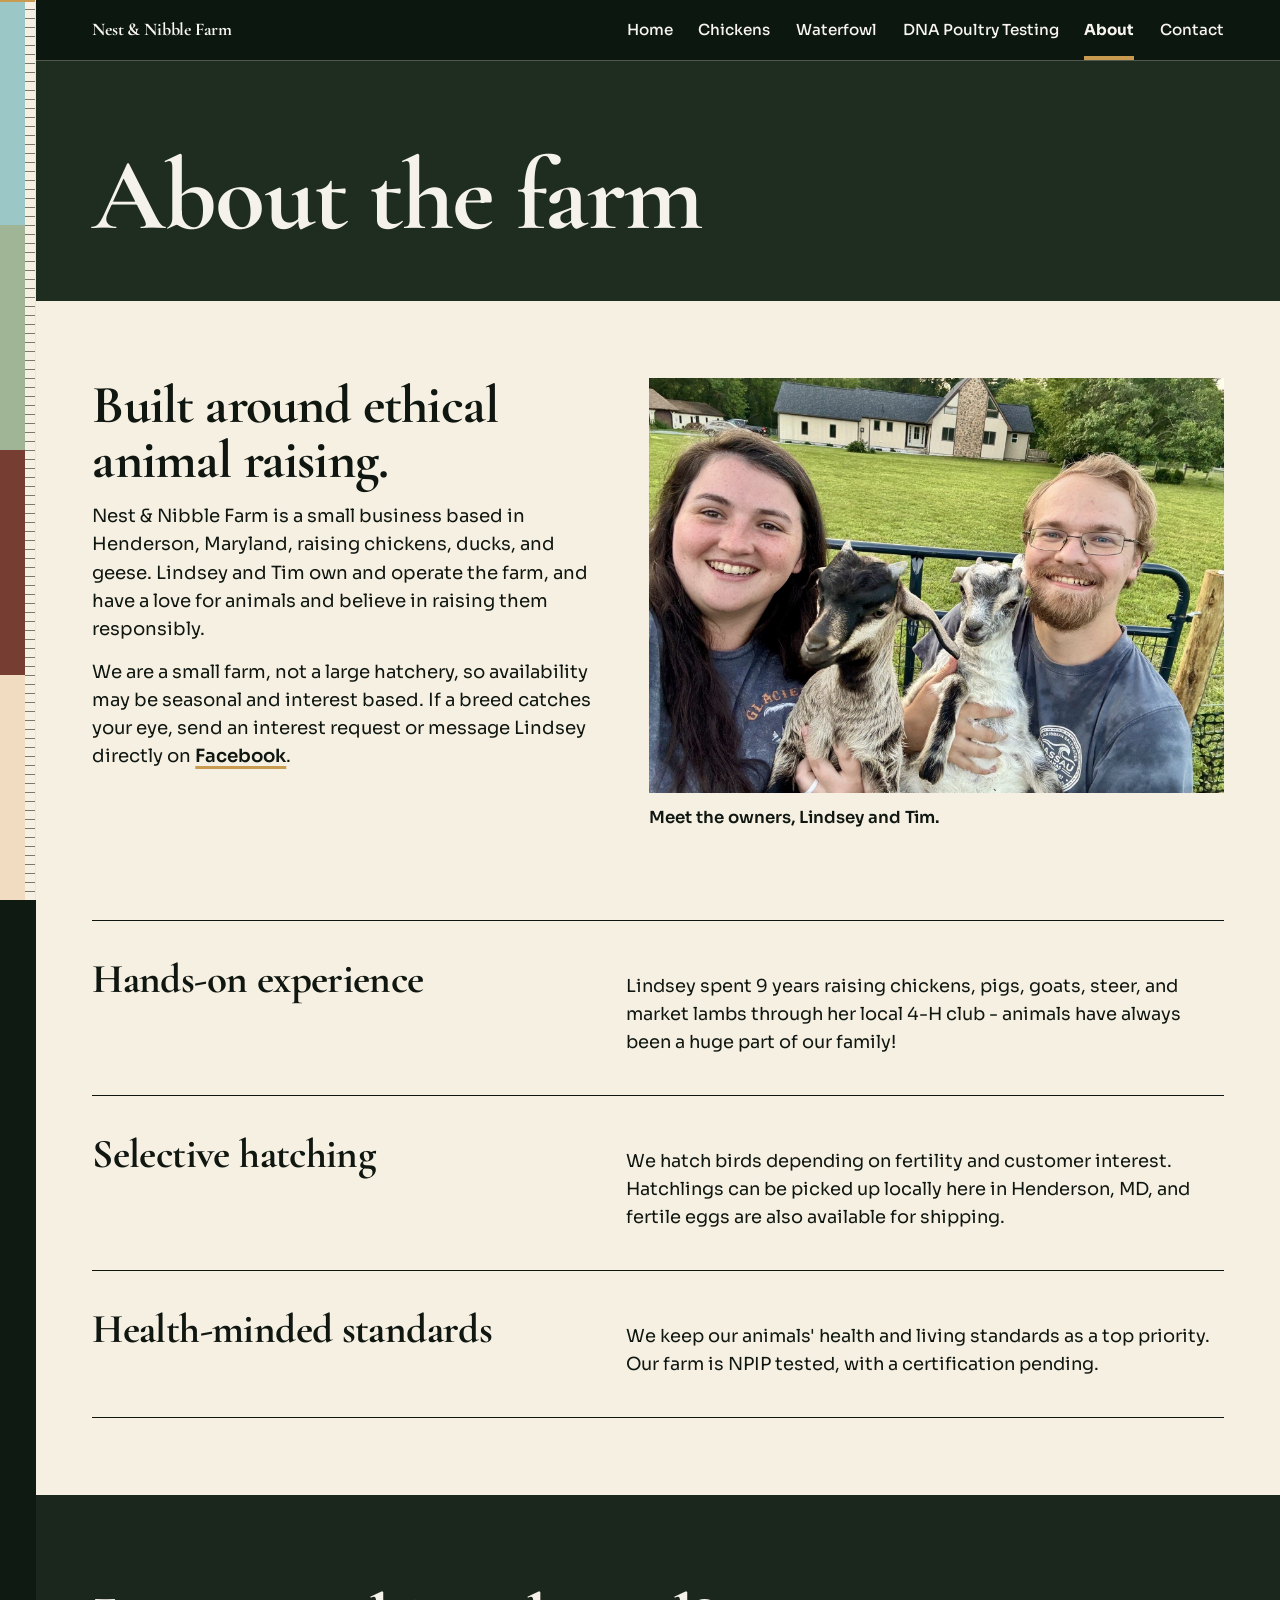
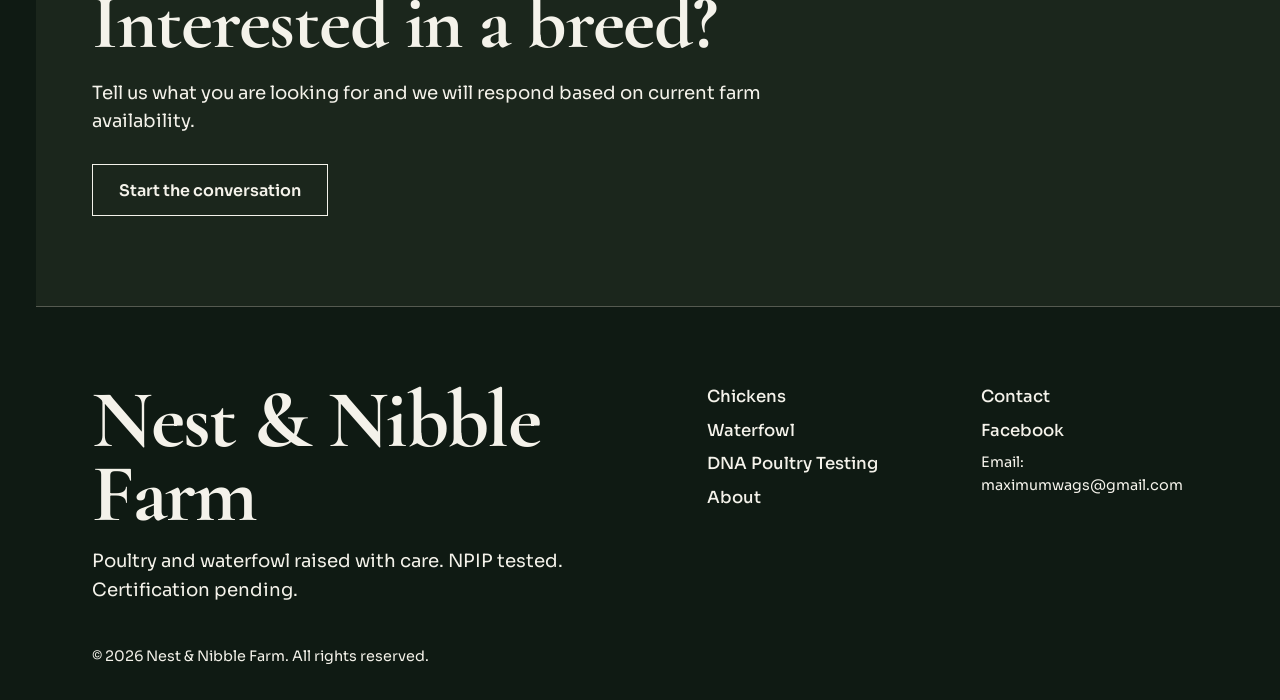
==== commit b6701734: "Remove the small tag labels above headings Drops the section-label tags site-wide ("Transparent timi" ====
--- a/about.html
+++ b/about.html
@@ -11,7 +11,7 @@
       href="https://fonts.googleapis.com/css2?family=Cormorant+Garamond:wght@400;500;600;700&family=Sora:wght@300;400;500;600&display=swap"
       rel="stylesheet"
     />
-    <link rel="stylesheet" href="css/styles.css?v=20261002h" />
+    <link rel="stylesheet" href="css/styles.css?v=20261002i" />
   </head>
   <body>
     <a class="skip-link" href="#main">Skip to content</a>
@@ -41,7 +41,6 @@
       <section class="wrap g-chalk">
         <div class="about-feature">
           <div class="section-header">
-            <span class="section-label">Our approach</span>
             <h2 class="section-title">Built around ethical animal raising.</h2>
             <p class="section-subtitle">
               Nest &amp; Nibble Farm is a small business based in Henderson, Maryland, raising chickens,
--- a/css/styles.css
+++ b/css/styles.css
@@ -434,7 +434,7 @@
 
 .dna-service-grid { display: grid; gap: 0; border: 1.5px solid var(--ink); }
 .dna-service-card { display: grid; gap: 1.6rem; align-content: space-between; padding: clamp(1.5rem, 3.4vw, 3rem); }
-.dna-service-card h3 { font-weight: 700; font-stretch: 88%; font-size: clamp(1.9rem, 3.4vw, 3.2rem); margin-top: 0.9rem; }
+.dna-service-card h3 { font-weight: 700; font-stretch: 88%; font-size: clamp(1.9rem, 3.4vw, 3.2rem); }
 .dna-service-card--sex { background: var(--choc); color: var(--chalk); }
 .dna-service-card--genetics { background: var(--cream); }
 .dna-service-card--genetics > div > p { margin-top: 0.9rem; font-weight: 600; }
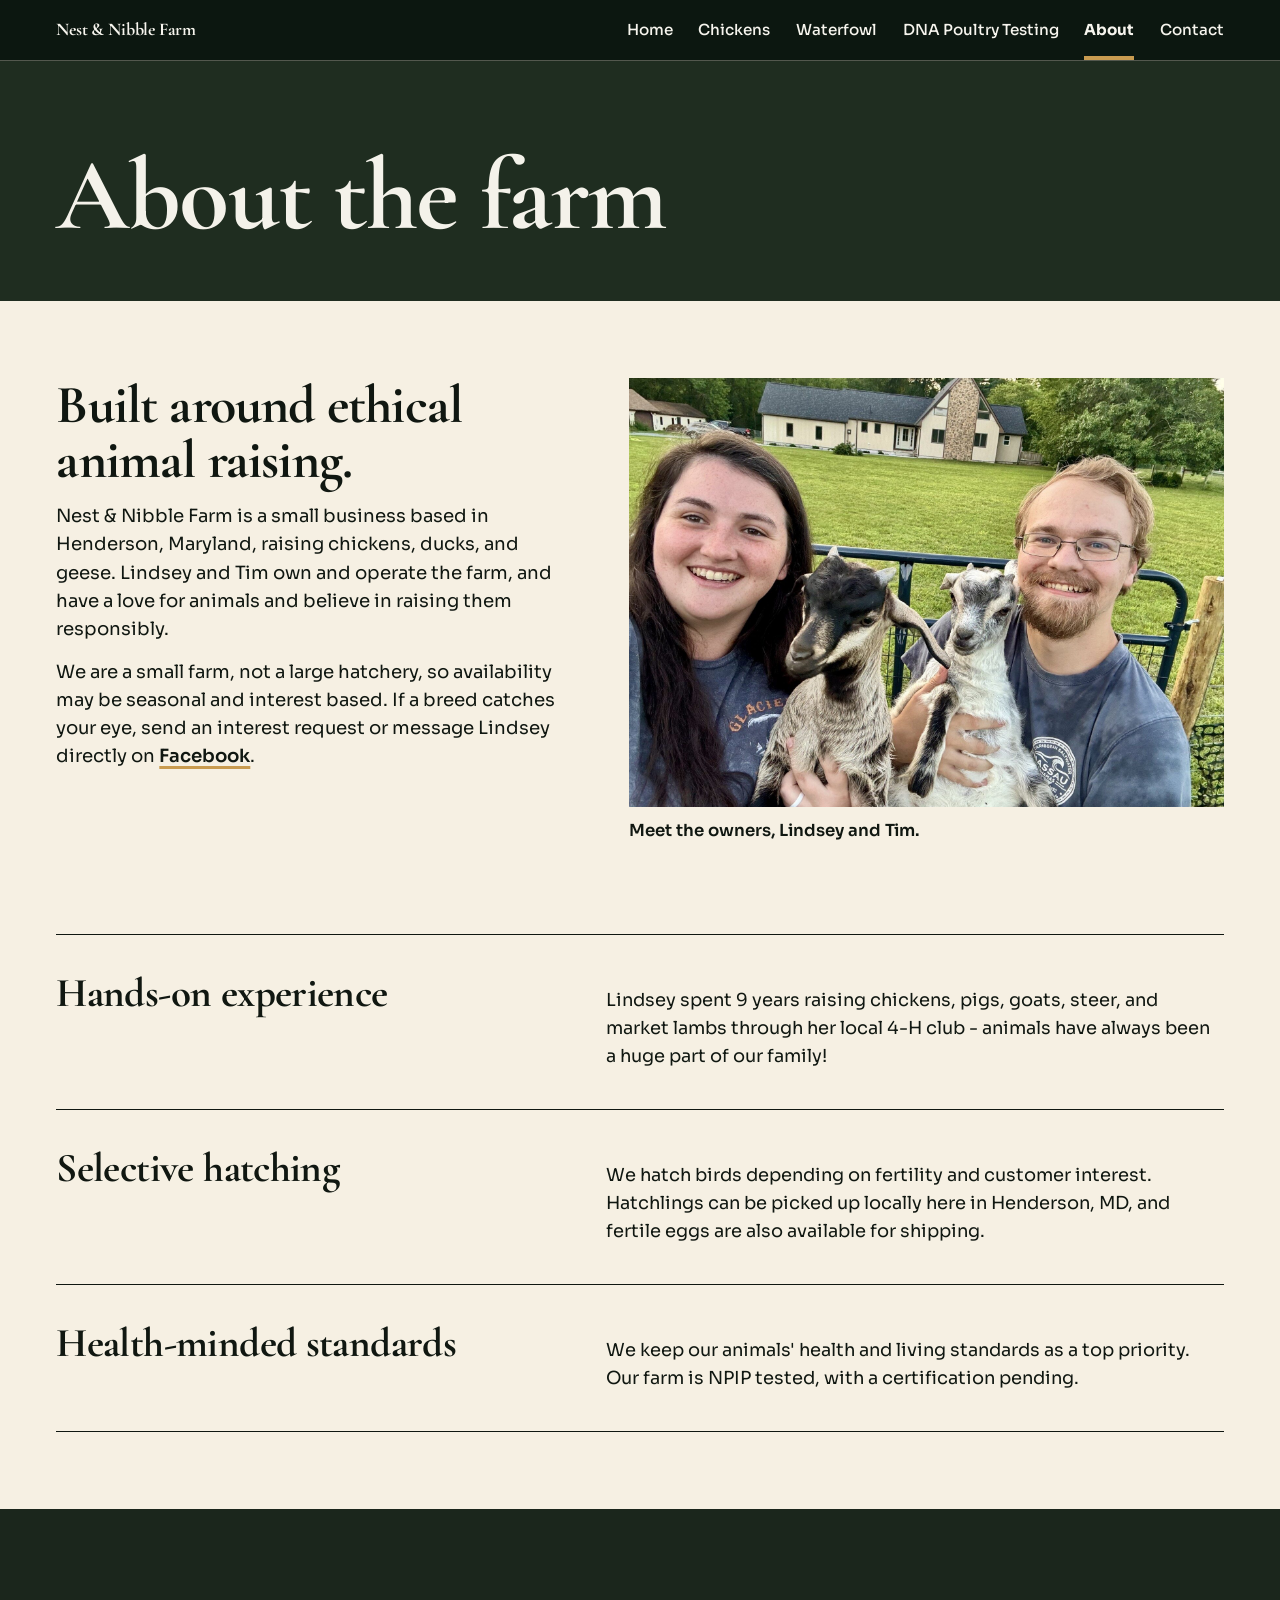
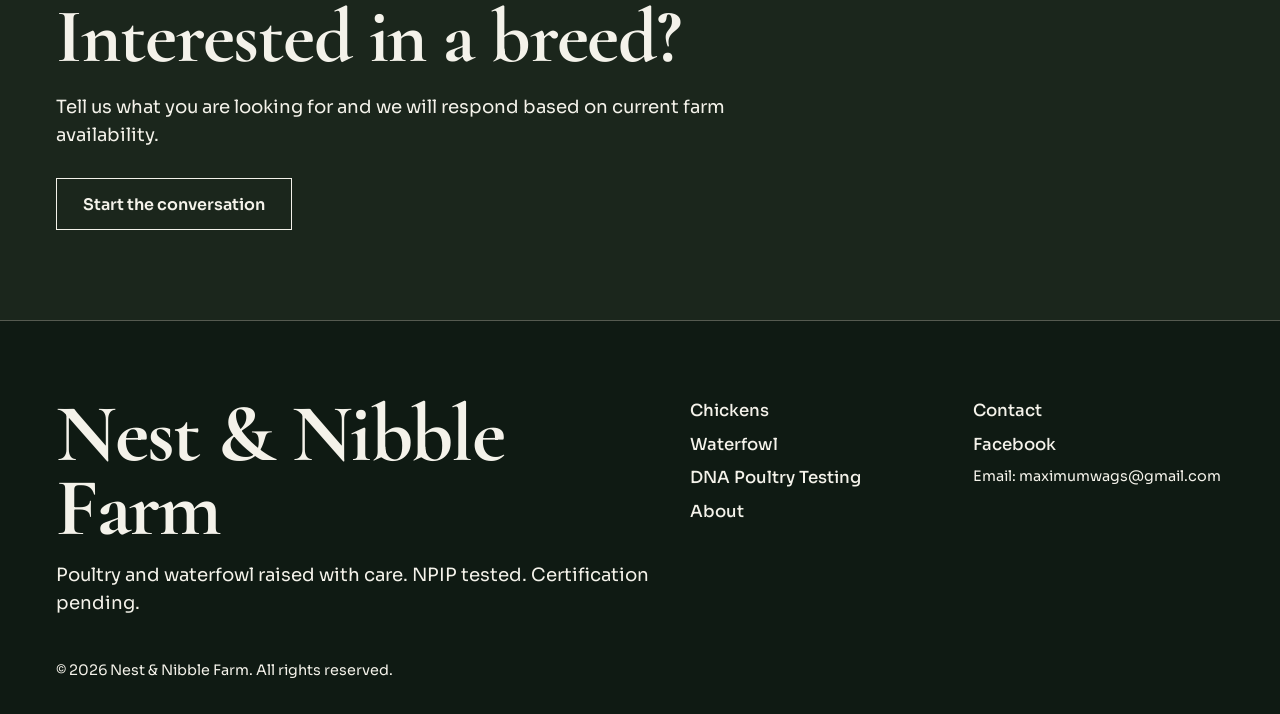
==== commit f52d67f9: "Remove the egg-colour scroll strip from the left edge Deletes the rail markup from every page, its s" ====
--- a/about.html
+++ b/about.html
@@ -11,11 +11,10 @@
       href="https://fonts.googleapis.com/css2?family=Cormorant+Garamond:wght@400;500;600;700&family=Sora:wght@300;400;500;600&display=swap"
       rel="stylesheet"
     />
-    <link rel="stylesheet" href="css/styles.css?v=20261002i" />
+    <link rel="stylesheet" href="css/styles.css?v=20261002j" />
   </head>
   <body>
     <a class="skip-link" href="#main">Skip to content</a>
-    <div class="rail" aria-hidden="true"><i></i><i></i><i></i><i></i><b></b></div>
     <header class="site-header">
       <div class="header-inner">
         <a class="logo" href="index.html">Nest &amp; Nibble Farm</a>
@@ -108,6 +107,6 @@
       <p class="footer-meta">&copy; <span data-year></span> Nest &amp; Nibble Farm. All rights reserved.</p>
     </footer>
 
-    <script src="js/main.js?v=20261002d"></script>
+    <script src="js/main.js?v=20261002j"></script>
   </body>
 </html>
--- a/css/styles.css
+++ b/css/styles.css
@@ -19,23 +19,17 @@
   --display: "Cormorant Garamond", "Times New Roman", serif;
   --text: "Sora", "Helvetica Neue", Helvetica, sans-serif;
   --egg: 50% 50% 50% 50% / 60% 60% 40% 40%;
-  --rail: 0px;
   --head: 60px;
   --gut: clamp(18px, 4.4vw, 72px);
   --line: 1.5px solid currentColor;
 }
 
-@media (min-width: 900px) {
-  :root { --rail: 36px; }
-}
-
 * { box-sizing: border-box; }
 
 html { overflow-x: clip; scroll-behavior: smooth; }
 
 body {
   margin: 0;
-  padding-left: var(--rail);
   font: 400 1.04rem/1.55 var(--text);
   color: var(--light);
   background: var(--bg);
@@ -62,7 +56,7 @@
   position: absolute; left: -999px; top: 8px; z-index: 99;
   padding: 0.7rem 1rem; background: var(--ink); color: var(--chalk);
 }
-.skip-link:focus { left: calc(var(--rail) + 8px); }
+.skip-link:focus { left: 8px; }
 
 /* ---------- grounds ---------- */
 .g-blue { background: var(--bg); color: var(--light); }
@@ -72,27 +66,6 @@
 .g-chalk { background: var(--chalk); color: var(--ink); }
 .hero-scene.g-blue {
   background: linear-gradient(135deg, #f9f1df 0%, #e8d5b2 45%, #9b7c4f 100%); color: var(--ink);
-}
-
-/* ---------- shell scale (left rail) ---------- */
-.rail {
-  display: none; position: fixed; left: 0; top: 0; bottom: 0; width: var(--rail);
-  z-index: 30; border-right: 1px solid rgba(214, 209, 196, 0.35); background: var(--chalk);
-}
-@media (min-width: 900px) { .rail { display: block; } }
-.rail i { position: absolute; left: 0; right: 10px; height: 25%; }
-.rail i:nth-child(1) { top: 0; background: var(--blue); }
-.rail i:nth-child(2) { top: 25%; background: var(--green); }
-.rail i:nth-child(3) { top: 50%; background: var(--choc); }
-.rail i:nth-child(4) { top: 75%; background: var(--cream); }
-.rail::after {
-  content: ""; position: absolute; right: 0; top: 0; bottom: 0; width: 10px;
-  background: repeating-linear-gradient(to bottom, var(--ink) 0 1px, transparent 1px 9px);
-  opacity: 0.55;
-}
-.rail b {
-  position: absolute; left: 0; right: 0; height: 4px; margin-top: -2px; z-index: 1;
-  top: calc(var(--page-p, 0) * 100%); background: var(--red);
 }
 
 /* ---------- header ---------- */
@@ -523,7 +496,7 @@
 /* 1. Content stops widening, and the whole scale grows a little on big screens. */
 :root {
   --max: 92rem;
-  --pad: max(var(--gut), calc((100vw - var(--rail) - var(--max)) / 2));
+  --pad: max(var(--gut), calc((100vw - var(--max)) / 2));
 }
 html { font-size: clamp(100%, 0.5vw + 8.8px, 118.75%); }
 .header-inner, .wrap, .hero-pin, .palette-head, .track-head, .cta, .site-footer,
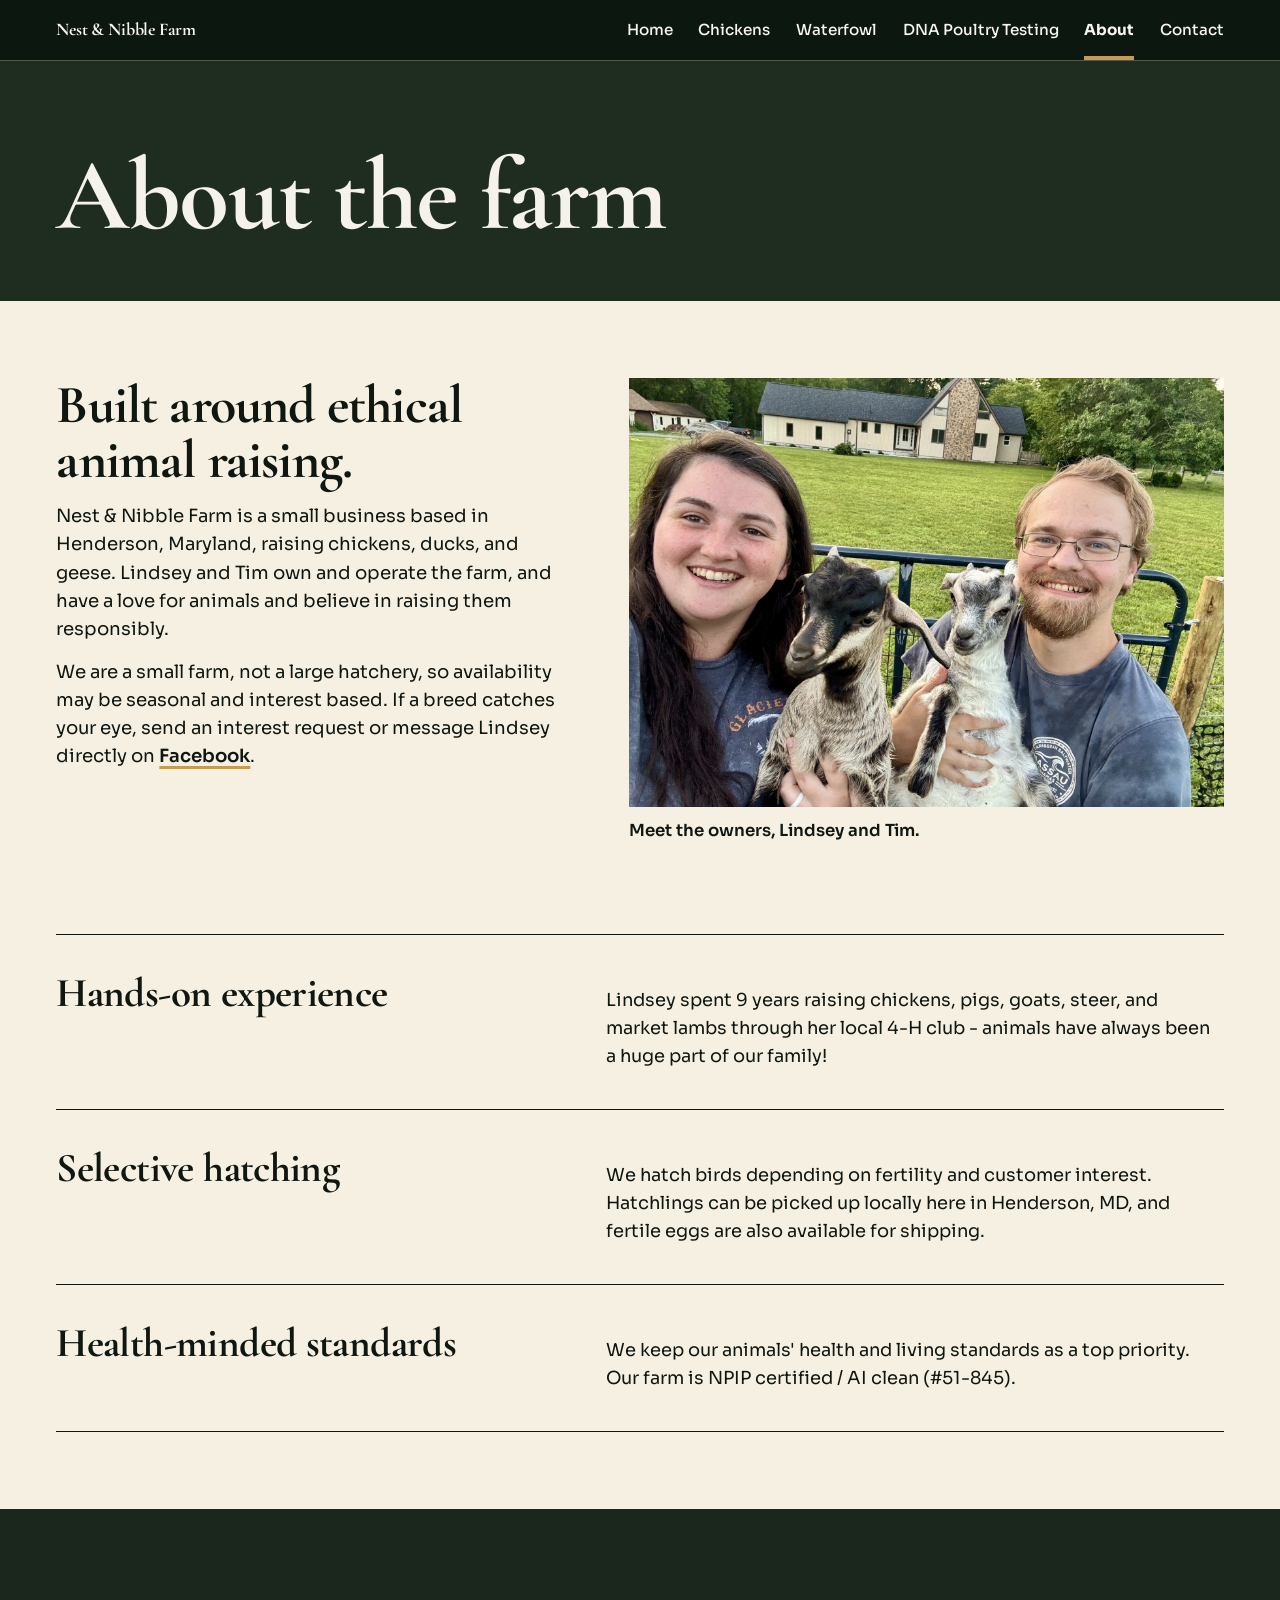
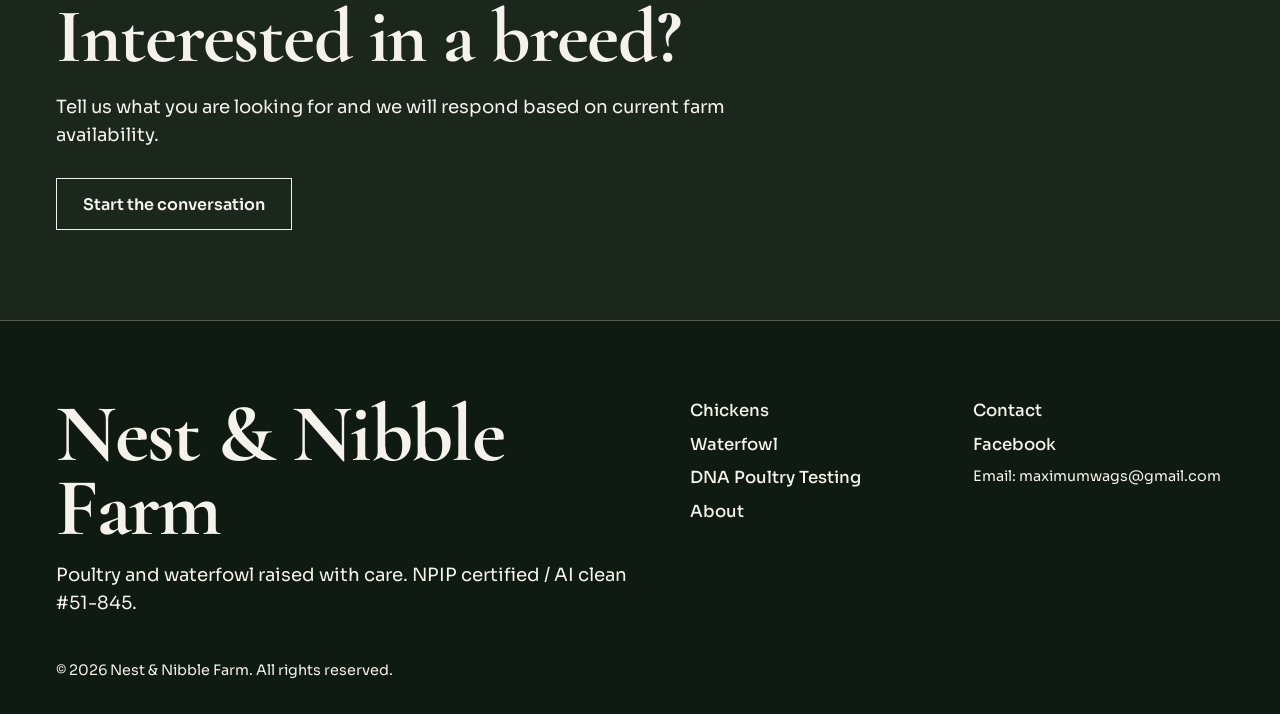
==== commit c7d289b3: "Update NPIP status to certified / AI clean #51-845 The certification is no longer pending. Update th" ====
--- a/about.html
+++ b/about.html
@@ -70,7 +70,7 @@
           </article>
           <article class="value-card" data-scrub>
             <h3>Health-minded standards</h3>
-            <p>We keep our animals' health and living standards as a top priority. Our farm is NPIP tested, with a certification pending.</p>
+            <p>We keep our animals' health and living standards as a top priority. Our farm is NPIP certified / AI clean (#51-845).</p>
           </article>
         </div>
       </section>
@@ -89,7 +89,7 @@
         <div>
           <p class="footer-title">Nest &amp; Nibble Farm</p>
           <p class="section-subtitle">
-            Poultry and waterfowl raised with care. NPIP tested. Certification pending.
+            Poultry and waterfowl raised with care. NPIP certified / AI clean #51-845.
           </p>
         </div>
         <div class="footer-links">
